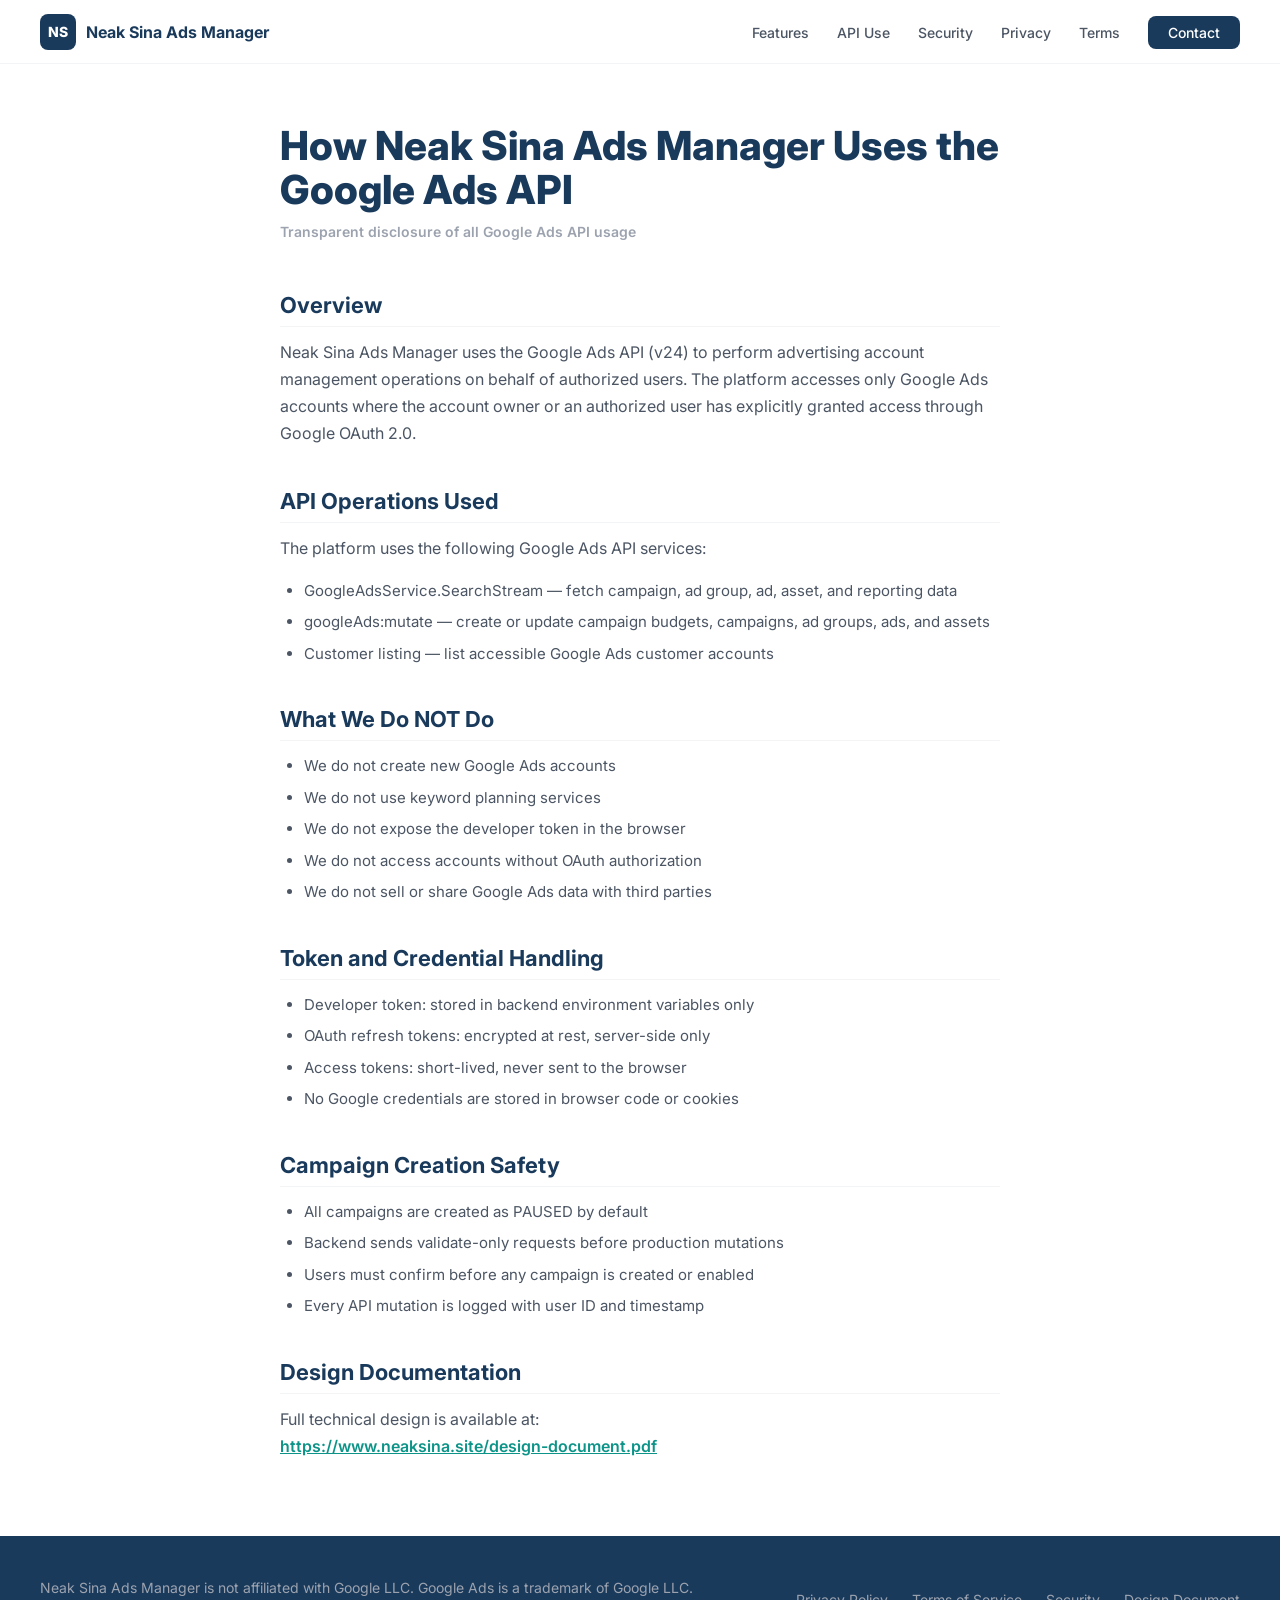
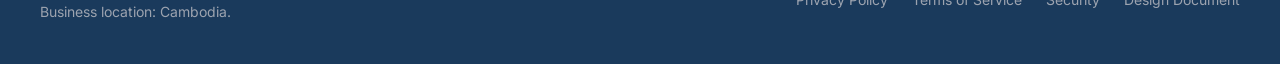
==== api-use.html @ b0fe6765 "Build Google Ads API compliance website" ====
<!doctype html>
<html lang="en">
<head>
  <meta charset="utf-8">
  <meta name="viewport" content="width=device-width, initial-scale=1">
  <title>API Use — Neak Sina Ads Manager</title>
  <link rel="canonical" href="https://www.neaksina.site/api-use.html">
  <link rel="stylesheet" href="css/style.css">
</head>
<body>
  <nav>
    <a class="logo" href="index.html"><span class="logo-badge">NS</span><span>Neak Sina Ads Manager</span></a>
    <button class="hamburger" id="hamburger" aria-label="Toggle navigation" aria-expanded="false"><span></span><span></span><span></span></button>
    <ul class="nav-links" id="nav-links">
      <li><a href="index.html#features">Features</a></li><li><a href="api-use.html">API Use</a></li><li><a href="security.html">Security</a></li><li><a href="privacy.html">Privacy</a></li><li><a href="terms.html">Terms</a></li><li><a class="btn-contact" href="index.html#contact">Contact</a></li>
    </ul>
  </nav>
  <main class="page-content">
    <h1>How Neak Sina Ads Manager Uses the Google Ads API</h1>
    <p class="date">Transparent disclosure of all Google Ads API usage</p>
    <h2>Overview</h2>
    <p>Neak Sina Ads Manager uses the Google Ads API (v24) to perform advertising account management operations on behalf of authorized users. The platform accesses only Google Ads accounts where the account owner or an authorized user has explicitly granted access through Google OAuth 2.0.</p>
    <h2>API Operations Used</h2>
    <p>The platform uses the following Google Ads API services:</p>
    <ul><li>GoogleAdsService.SearchStream — fetch campaign, ad group, ad, asset, and reporting data</li><li>googleAds:mutate — create or update campaign budgets, campaigns, ad groups, ads, and assets</li><li>Customer listing — list accessible Google Ads customer accounts</li></ul>
    <h2>What We Do NOT Do</h2>
    <ul><li>We do not create new Google Ads accounts</li><li>We do not use keyword planning services</li><li>We do not expose the developer token in the browser</li><li>We do not access accounts without OAuth authorization</li><li>We do not sell or share Google Ads data with third parties</li></ul>
    <h2>Token and Credential Handling</h2>
    <ul><li>Developer token: stored in backend environment variables only</li><li>OAuth refresh tokens: encrypted at rest, server-side only</li><li>Access tokens: short-lived, never sent to the browser</li><li>No Google credentials are stored in browser code or cookies</li></ul>
    <h2>Campaign Creation Safety</h2>
    <ul><li>All campaigns are created as PAUSED by default</li><li>Backend sends validate-only requests before production mutations</li><li>Users must confirm before any campaign is created or enabled</li><li>Every API mutation is logged with user ID and timestamp</li></ul>
    <h2>Design Documentation</h2>
    <p>Full technical design is available at:<br><a href="https://www.neaksina.site/design-document.pdf" target="_blank" rel="noopener">https://www.neaksina.site/design-document.pdf</a></p>
  </main>
  <footer>
    <p>Neak Sina Ads Manager is not affiliated with Google LLC. Google Ads is a trademark of Google LLC. Business location: Cambodia.</p>
    <div class="footer-links"><a href="/privacy.html">Privacy Policy</a><a href="/terms.html">Terms of Service</a><a href="/security.html">Security</a><a href="/design-document.pdf" target="_blank" rel="noopener">Design Document</a></div>
  </footer>
  <script src="js/main.js"></script>
</body>
</html>
---- css/style.css ----
@import url('https://fonts.googleapis.com/css2?family=Inter:wght@400;500;600;700;800&display=swap');

:root {
  --navy: #1A3A5C;
  --teal: #0D9488;
  --teal-light: #CCFBF1;
  --white: #FFFFFF;
  --gray-50: #F9FAFB;
  --gray-100: #F3F4F6;
  --gray-400: #9CA3AF;
  --gray-600: #4B5563;
  --gray-900: #111827;
  --font: 'Inter', sans-serif;
}

* { box-sizing: border-box; margin: 0; padding: 0; }
html { scroll-behavior: smooth; }
body { font-family: var(--font); color: var(--gray-900); background: var(--white); }
a { color: inherit; }

nav {
  position: sticky; top: 0; z-index: 100;
  background: var(--white); border-bottom: 1px solid var(--gray-100);
  padding: 0 40px; min-height: 64px;
  display: flex; align-items: center; justify-content: space-between; gap: 24px;
}
.logo { display: flex; align-items: center; gap: 10px; font-weight: 700; color: var(--navy); text-decoration: none; }
.logo-badge { background: var(--navy); color: var(--white); width: 36px; height: 36px; border-radius: 8px; display: flex; align-items: center; justify-content: center; font-weight: 800; font-size: 14px; }
.nav-links { display: flex; align-items: center; gap: 28px; list-style: none; }
.nav-links a { color: var(--gray-600); text-decoration: none; font-size: 14px; font-weight: 500; }
.nav-links a:hover { color: var(--navy); }
.btn-contact { background: var(--navy); color: var(--white) !important; padding: 8px 20px; border-radius: 8px; font-size: 14px; font-weight: 600; text-decoration: none; }
.btn-contact:hover { background: var(--teal); }
.hamburger { display: none; width: 42px; height: 42px; border: 1px solid var(--gray-100); border-radius: 8px; background: var(--white); align-items: center; justify-content: center; flex-direction: column; gap: 5px; cursor: pointer; }
.hamburger span { width: 20px; height: 2px; background: var(--navy); display: block; }

section { padding: 80px 40px; max-width: 1200px; margin: 0 auto; }
.section-band { max-width: none; background: var(--gray-50); }
.section-band > .api-grid { max-width: 1200px; margin: 0 auto; }
.badge { display: inline-block; color: var(--teal); font-size: 12px; font-weight: 700; letter-spacing: 1.5px; text-transform: uppercase; margin-bottom: 16px; }
h1 { font-size: 52px; font-weight: 800; color: var(--navy); line-height: 1.1; margin-bottom: 24px; letter-spacing: 0; }
h2 { font-size: 36px; font-weight: 700; color: var(--navy); margin-bottom: 16px; letter-spacing: 0; }
h3 { font-size: 22px; font-weight: 600; color: var(--navy); margin-bottom: 12px; letter-spacing: 0; }
p { font-size: 16px; line-height: 1.7; color: var(--gray-600); margin-bottom: 16px; }

.hero { display: grid; grid-template-columns: 1fr 1fr; gap: 60px; align-items: center; padding: 100px 40px; max-width: 1200px; margin: 0 auto; }
.hero-buttons { display: flex; gap: 16px; margin-top: 32px; flex-wrap: wrap; }
.btn-primary { background: var(--teal); color: var(--white); padding: 12px 24px; border-radius: 8px; font-weight: 600; text-decoration: none; }
.btn-secondary { background: transparent; color: var(--navy); padding: 12px 24px; border-radius: 8px; font-weight: 600; text-decoration: none; border: 2px solid var(--navy); }

.dashboard-card { background: var(--navy); color: var(--white); border-radius: 16px; padding: 24px; box-shadow: 0 24px 70px rgba(26, 58, 92, .22); }
.dashboard-header { display: flex; align-items: center; gap: 8px; padding-bottom: 18px; border-bottom: 1px solid rgba(255,255,255,.16); }
.dashboard-header span { width: 10px; height: 10px; border-radius: 50%; background: rgba(255,255,255,.35); }
.dashboard-header strong { margin-left: auto; font-size: 14px; }
.metric-grid { display: grid; grid-template-columns: repeat(3, 1fr); gap: 12px; margin-top: 20px; }
.metric-grid div { background: rgba(255,255,255,.08); border: 1px solid rgba(255,255,255,.12); border-radius: 12px; padding: 16px; }
.metric-grid small, .metric-grid b, .metric-grid em { display: block; }
.metric-grid small { color: var(--gray-400); }
.metric-grid b { font-size: 24px; margin: 4px 0; }
.metric-grid em { color: var(--teal-light); font-style: normal; font-size: 13px; font-weight: 700; }
.bar-chart { height: 180px; margin: 22px 0; padding: 22px; border-radius: 12px; background: rgba(255,255,255,.06); display: flex; gap: 12px; align-items: end; }
.bar-chart i { flex: 1; min-width: 16px; border-radius: 6px 6px 0 0; background: linear-gradient(180deg, var(--teal), var(--teal-light)); }
.campaign-list { display: grid; gap: 10px; }
.campaign-list div { display: grid; grid-template-columns: 14px 1fr auto; align-items: center; gap: 10px; padding: 12px; border-radius: 10px; background: rgba(255,255,255,.08); }
.campaign-list p { color: var(--white); margin: 0; }
.campaign-list strong { color: var(--gray-400); font-size: 13px; }
.dot { width: 10px; height: 10px; border-radius: 50%; }
.dot.enabled { background: var(--teal-light); }
.dot.paused { background: #FBBF24; }

.cards-grid { display: grid; grid-template-columns: repeat(4, 1fr); gap: 24px; margin-top: 40px; }
.card { background: var(--white); border: 1px solid var(--gray-100); border-radius: 12px; padding: 28px; }
.card h3 { font-size: 16px; font-weight: 600; margin-bottom: 10px; }
.card p { font-size: 14px; color: var(--gray-600); line-height: 1.6; margin: 0; }

.api-grid { display: grid; grid-template-columns: 1fr 1fr; gap: 60px; }
.numbered-item { display: flex; gap: 20px; padding: 20px 0; border-bottom: 1px solid var(--gray-100); }
.numbered-item p { margin: 0; }
.num { font-size: 24px; font-weight: 800; color: var(--teal); min-width: 40px; }

.steps-row { display: grid; grid-template-columns: repeat(5, 1fr); gap: 16px; margin-top: 40px; }
.step-card { background: var(--white); border: 1px solid var(--gray-100); border-radius: 12px; padding: 24px; border-top: 3px solid var(--teal); }
.step-card h4 { font-size: 14px; font-weight: 700; color: var(--navy); margin-bottom: 8px; }
.step-card p { font-size: 13px; color: var(--gray-600); line-height: 1.5; margin: 0; }

.contact-grid { display: grid; grid-template-columns: 1fr 1fr; gap: 60px; align-items: start; }
.contact-card { background: var(--navy); color: var(--white); border-radius: 16px; padding: 36px; display: grid; gap: 12px; font-style: normal; }
.contact-card a { color: var(--teal-light); }
.contact-card span, .contact-card strong { color: var(--white); }

footer { background: var(--navy); color: var(--gray-400); padding: 40px; display: flex; justify-content: space-between; align-items: center; flex-wrap: wrap; gap: 20px; }
footer p { color: var(--gray-400); margin: 0; max-width: 680px; font-size: 14px; }
.footer-links { display: flex; gap: 24px; flex-wrap: wrap; }
.footer-links a { color: var(--gray-400); text-decoration: none; font-size: 14px; }
.footer-links a:hover { color: var(--white); }

.page-content { max-width: 800px; margin: 0 auto; padding: 60px 40px; }
.page-content h1 { font-size: 40px; margin-bottom: 8px; }
.page-content .date { color: var(--gray-400); font-size: 14px; margin-bottom: 48px; font-weight: 600; }
.page-content h2 { font-size: 22px; color: var(--navy); margin: 40px 0 12px; padding-bottom: 8px; border-bottom: 1px solid var(--gray-100); }
.page-content p { margin-bottom: 16px; }
.page-content ul { margin: 12px 0 16px 24px; }
.page-content li { font-size: 15px; color: var(--gray-600); line-height: 1.7; margin-bottom: 6px; }
.page-content a { color: var(--teal); font-weight: 600; }

@media (max-width: 900px) {
  .hero { grid-template-columns: 1fr; }
  .hero-visual { display: none; }
  .cards-grid { grid-template-columns: 1fr 1fr; }
  .api-grid { grid-template-columns: 1fr; }
  .steps-row { grid-template-columns: repeat(5, minmax(210px, 1fr)); overflow-x: auto; padding-bottom: 8px; }
  .contact-grid { grid-template-columns: 1fr; }
}

@media (max-width: 768px) {
  nav { padding: 0 20px; }
  .hamburger { display: flex; }
  .nav-links { display: none; }
  .nav-links.open { display: flex; flex-direction: column; align-items: flex-start; position: absolute; top: 64px; left: 0; right: 0; background: var(--white); padding: 20px; border-bottom: 1px solid var(--gray-100); box-shadow: 0 18px 40px rgba(17,24,39,.08); }
  h1 { font-size: 36px; }
  h2 { font-size: 28px; }
  section { padding: 60px 20px; }
  .hero { padding: 70px 20px; }
  .cards-grid { grid-template-columns: 1fr; }
  footer { flex-direction: column; text-align: center; }
  .footer-links { justify-content: center; }
  .logo span:last-child { max-width: 190px; }
}
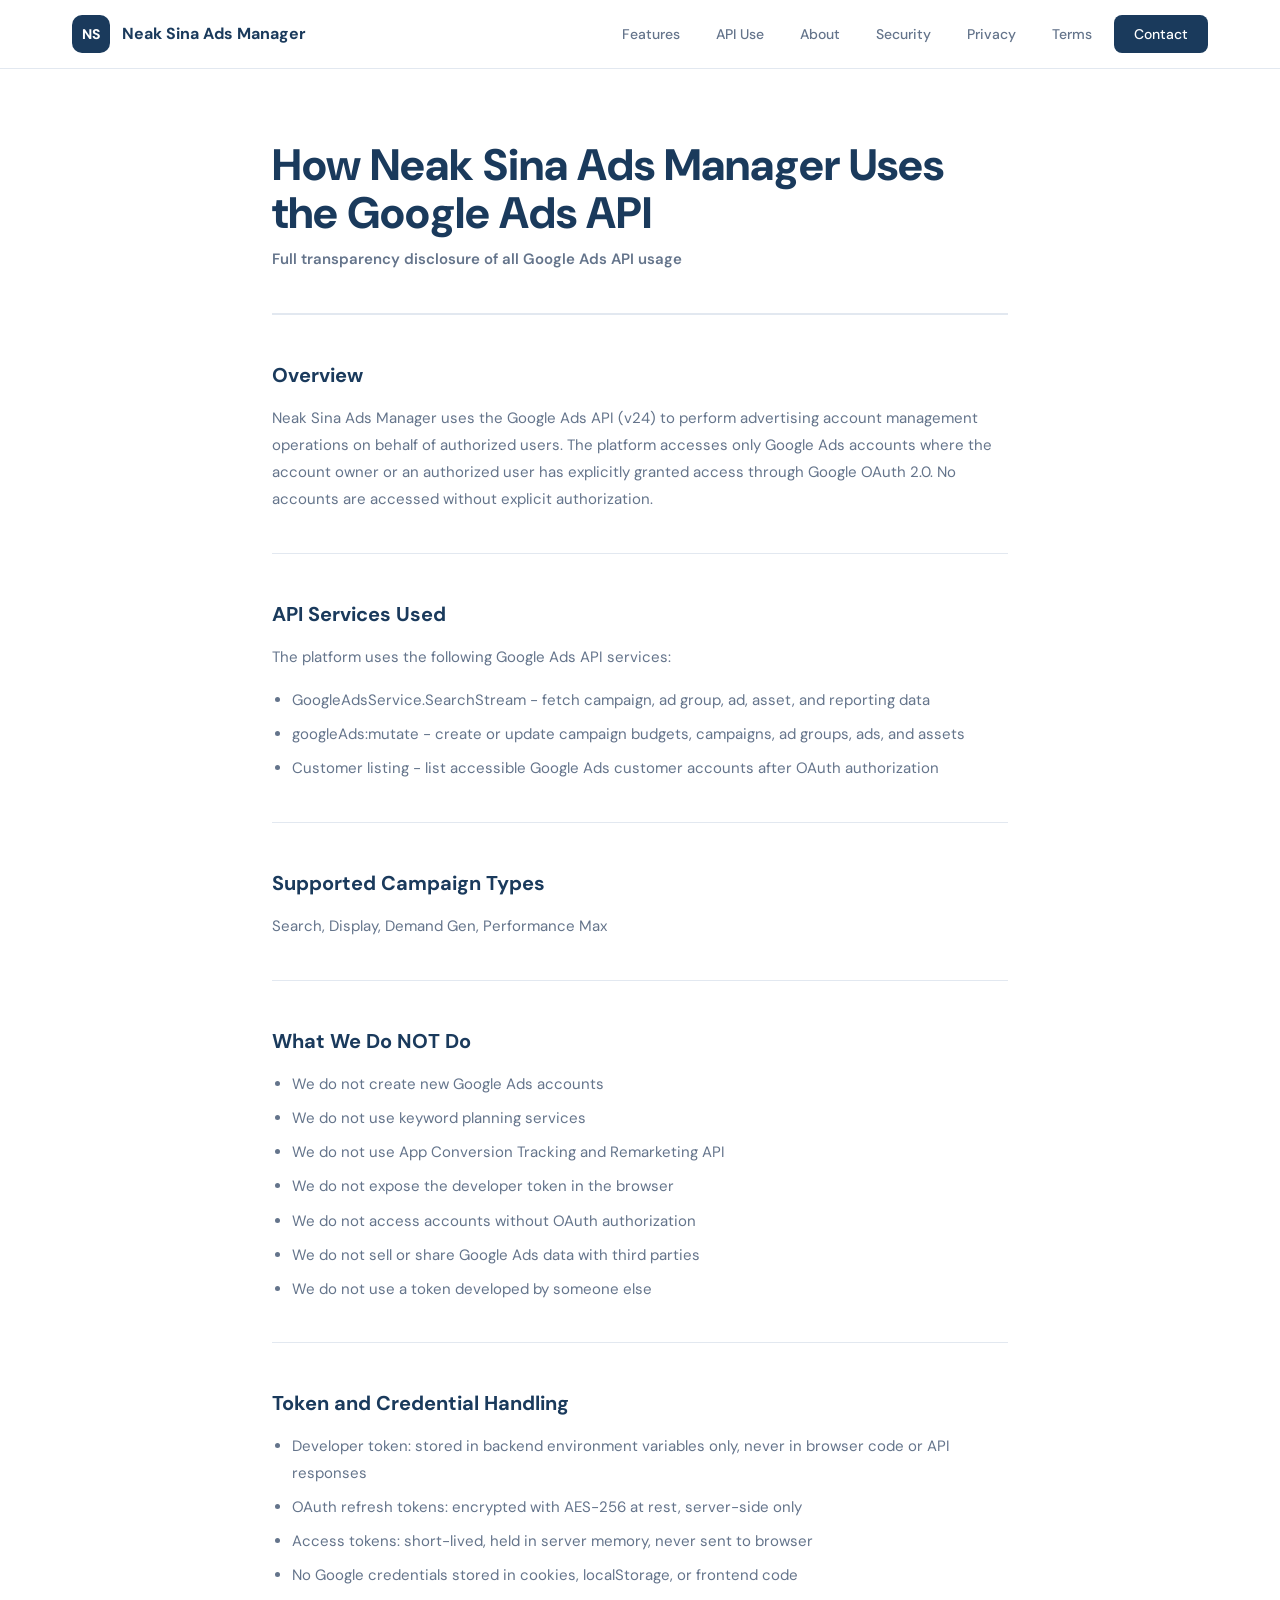
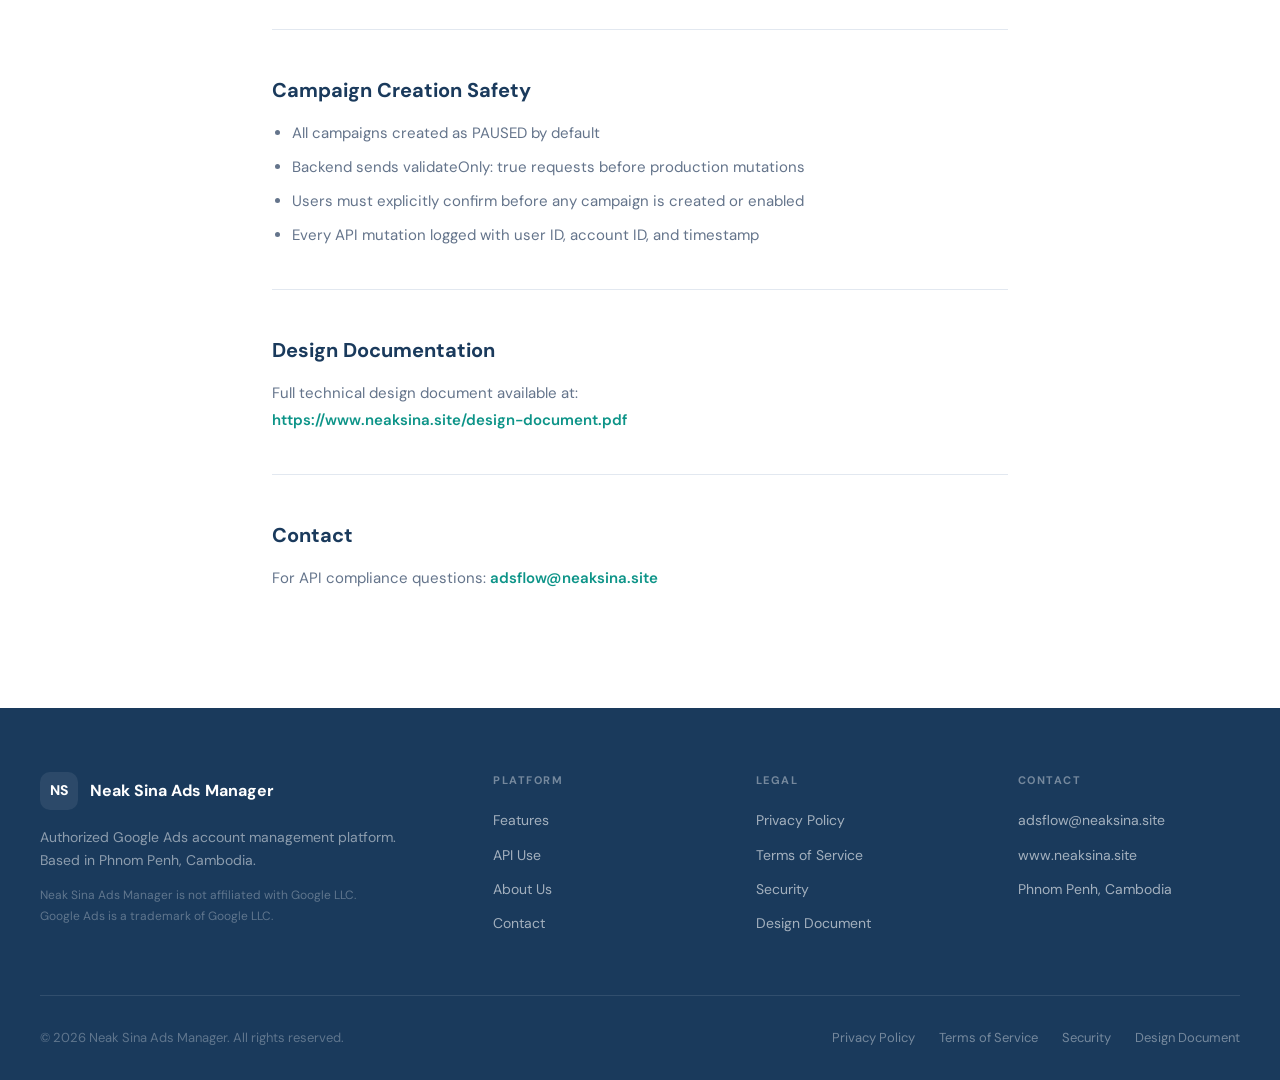
==== commit 94ac7f12: "Apply v3 Google Ads review fixes" ====
--- a/api-use.html
+++ b/api-use.html
@@ -3,39 +3,55 @@
 <head>
   <meta charset="utf-8">
   <meta name="viewport" content="width=device-width, initial-scale=1">
-  <title>API Use — Neak Sina Ads Manager</title>
+  <title>API Use - Neak Sina Ads Manager</title>
   <link rel="canonical" href="https://www.neaksina.site/api-use.html">
-  <link rel="stylesheet" href="css/style.css">
+  <link rel="stylesheet" href="/css/style.css">
 </head>
 <body>
   <nav>
-    <a class="logo" href="index.html"><span class="logo-badge">NS</span><span>Neak Sina Ads Manager</span></a>
-    <button class="hamburger" id="hamburger" aria-label="Toggle navigation" aria-expanded="false"><span></span><span></span><span></span></button>
-    <ul class="nav-links" id="nav-links">
-      <li><a href="index.html#features">Features</a></li><li><a href="api-use.html">API Use</a></li><li><a href="security.html">Security</a></li><li><a href="privacy.html">Privacy</a></li><li><a href="terms.html">Terms</a></li><li><a class="btn-contact" href="index.html#contact">Contact</a></li>
-    </ul>
+    <div class="nav-inner">
+      <a href="/index.html" class="logo"><div class="logo-badge">NS</div><span>Neak Sina Ads Manager</span></a>
+      <button class="hamburger" id="hamburger" aria-label="Menu">&#9776;</button>
+      <ul class="nav-links" id="nav-links">
+        <li><a href="/index.html#features">Features</a></li><li><a href="/api-use.html">API Use</a></li><li><a href="/index.html#about">About</a></li><li><a href="/security.html">Security</a></li><li><a href="/privacy.html">Privacy</a></li><li><a href="/terms.html">Terms</a></li><li><a href="/index.html#contact" class="btn-nav">Contact</a></li>
+      </ul>
+    </div>
   </nav>
-  <main class="page-content">
+  <main class="page-wrap">
     <h1>How Neak Sina Ads Manager Uses the Google Ads API</h1>
-    <p class="date">Transparent disclosure of all Google Ads API usage</p>
+    <p class="page-date">Full transparency disclosure of all Google Ads API usage</p>
     <h2>Overview</h2>
-    <p>Neak Sina Ads Manager uses the Google Ads API (v24) to perform advertising account management operations on behalf of authorized users. The platform accesses only Google Ads accounts where the account owner or an authorized user has explicitly granted access through Google OAuth 2.0.</p>
-    <h2>API Operations Used</h2>
+    <p>Neak Sina Ads Manager uses the Google Ads API (v24) to perform advertising account management operations on behalf of authorized users. The platform accesses only Google Ads accounts where the account owner or an authorized user has explicitly granted access through Google OAuth 2.0. No accounts are accessed without explicit authorization.</p>
+    <hr class="page-divider">
+    <h2>API Services Used</h2>
     <p>The platform uses the following Google Ads API services:</p>
-    <ul><li>GoogleAdsService.SearchStream — fetch campaign, ad group, ad, asset, and reporting data</li><li>googleAds:mutate — create or update campaign budgets, campaigns, ad groups, ads, and assets</li><li>Customer listing — list accessible Google Ads customer accounts</li></ul>
+    <ul><li>GoogleAdsService.SearchStream - fetch campaign, ad group, ad, asset, and reporting data</li><li>googleAds:mutate - create or update campaign budgets, campaigns, ad groups, ads, and assets</li><li>Customer listing - list accessible Google Ads customer accounts after OAuth authorization</li></ul>
+    <hr class="page-divider">
+    <h2>Supported Campaign Types</h2>
+    <p>Search, Display, Demand Gen, Performance Max</p>
+    <hr class="page-divider">
     <h2>What We Do NOT Do</h2>
-    <ul><li>We do not create new Google Ads accounts</li><li>We do not use keyword planning services</li><li>We do not expose the developer token in the browser</li><li>We do not access accounts without OAuth authorization</li><li>We do not sell or share Google Ads data with third parties</li></ul>
+    <ul><li>We do not create new Google Ads accounts</li><li>We do not use keyword planning services</li><li>We do not use App Conversion Tracking and Remarketing API</li><li>We do not expose the developer token in the browser</li><li>We do not access accounts without OAuth authorization</li><li>We do not sell or share Google Ads data with third parties</li><li>We do not use a token developed by someone else</li></ul>
+    <hr class="page-divider">
     <h2>Token and Credential Handling</h2>
-    <ul><li>Developer token: stored in backend environment variables only</li><li>OAuth refresh tokens: encrypted at rest, server-side only</li><li>Access tokens: short-lived, never sent to the browser</li><li>No Google credentials are stored in browser code or cookies</li></ul>
+    <ul><li>Developer token: stored in backend environment variables only, never in browser code or API responses</li><li>OAuth refresh tokens: encrypted with AES-256 at rest, server-side only</li><li>Access tokens: short-lived, held in server memory, never sent to browser</li><li>No Google credentials stored in cookies, localStorage, or frontend code</li></ul>
+    <hr class="page-divider">
     <h2>Campaign Creation Safety</h2>
-    <ul><li>All campaigns are created as PAUSED by default</li><li>Backend sends validate-only requests before production mutations</li><li>Users must confirm before any campaign is created or enabled</li><li>Every API mutation is logged with user ID and timestamp</li></ul>
+    <ul><li>All campaigns created as PAUSED by default</li><li>Backend sends validateOnly: true requests before production mutations</li><li>Users must explicitly confirm before any campaign is created or enabled</li><li>Every API mutation logged with user ID, account ID, and timestamp</li></ul>
+    <hr class="page-divider">
     <h2>Design Documentation</h2>
-    <p>Full technical design is available at:<br><a href="https://www.neaksina.site/design-document.pdf" target="_blank" rel="noopener">https://www.neaksina.site/design-document.pdf</a></p>
+    <p>Full technical design document available at:<br><a href="https://www.neaksina.site/design-document.pdf" target="_blank" rel="noopener">https://www.neaksina.site/design-document.pdf</a></p>
+    <hr class="page-divider">
+    <h2>Contact</h2>
+    <p>For API compliance questions: <a href="mailto:adsflow@neaksina.site">adsflow@neaksina.site</a></p>
   </main>
   <footer>
-    <p>Neak Sina Ads Manager is not affiliated with Google LLC. Google Ads is a trademark of Google LLC. Business location: Cambodia.</p>
-    <div class="footer-links"><a href="/privacy.html">Privacy Policy</a><a href="/terms.html">Terms of Service</a><a href="/security.html">Security</a><a href="/design-document.pdf" target="_blank" rel="noopener">Design Document</a></div>
+    <div class="footer-inner">
+      <div class="footer-left"><div class="logo"><div class="logo-badge">NS</div><span>Neak Sina Ads Manager</span></div><p>Authorized Google Ads account management platform.<br>Based in Phnom Penh, Cambodia.</p><p class="disclaimer">Neak Sina Ads Manager is not affiliated with Google LLC.<br>Google Ads is a trademark of Google LLC.</p></div>
+      <div class="footer-links"><div class="link-col"><h4>Platform</h4><a href="/index.html#features">Features</a><a href="/api-use.html">API Use</a><a href="/index.html#about">About Us</a><a href="/index.html#contact">Contact</a></div><div class="link-col"><h4>Legal</h4><a href="/privacy.html">Privacy Policy</a><a href="/terms.html">Terms of Service</a><a href="/security.html">Security</a><a href="/design-document.pdf" target="_blank" rel="noopener">Design Document</a></div><div class="link-col"><h4>Contact</h4><a href="mailto:adsflow@neaksina.site">adsflow@neaksina.site</a><a href="https://www.neaksina.site">www.neaksina.site</a><span>Phnom Penh, Cambodia</span></div></div>
+    </div>
+    <div class="footer-bottom"><span>&copy; 2026 Neak Sina Ads Manager. All rights reserved.</span><div><a href="/privacy.html">Privacy Policy</a><a href="/terms.html">Terms of Service</a><a href="/security.html">Security</a><a href="/design-document.pdf" target="_blank" rel="noopener">Design Document</a></div></div>
   </footer>
-  <script src="js/main.js"></script>
+  <script src="/js/main.js"></script>
 </body>
 </html>
--- a/css/style.css
+++ b/css/style.css
@@ -1,128 +1,172 @@
-@import url('https://fonts.googleapis.com/css2?family=Inter:wght@400;500;600;700;800&display=swap');
+@import url('https://fonts.googleapis.com/css2?family=DM+Sans:wght@300;400;500;600;700;800&display=swap');
 
 :root {
   --navy: #1A3A5C;
   --teal: #0D9488;
+  --teal-bg: #F0FDFA;
   --teal-light: #CCFBF1;
   --white: #FFFFFF;
-  --gray-50: #F9FAFB;
-  --gray-100: #F3F4F6;
-  --gray-400: #9CA3AF;
-  --gray-600: #4B5563;
-  --gray-900: #111827;
-  --font: 'Inter', sans-serif;
+  --surface: #F8FAFC;
+  --text: #0F172A;
+  --muted: #64748B;
+  --border: #E2E8F0;
+  --font: 'DM Sans', sans-serif;
 }
 
 * { box-sizing: border-box; margin: 0; padding: 0; }
 html { scroll-behavior: smooth; }
-body { font-family: var(--font); color: var(--gray-900); background: var(--white); }
-a { color: inherit; }
+body { font-family: var(--font); color: var(--text); background: var(--white); line-height: 1.6; }
+a { color: inherit; text-decoration: none; }
 
-nav {
-  position: sticky; top: 0; z-index: 100;
-  background: var(--white); border-bottom: 1px solid var(--gray-100);
-  padding: 0 40px; min-height: 64px;
-  display: flex; align-items: center; justify-content: space-between; gap: 24px;
-}
-.logo { display: flex; align-items: center; gap: 10px; font-weight: 700; color: var(--navy); text-decoration: none; }
-.logo-badge { background: var(--navy); color: var(--white); width: 36px; height: 36px; border-radius: 8px; display: flex; align-items: center; justify-content: center; font-weight: 800; font-size: 14px; }
-.nav-links { display: flex; align-items: center; gap: 28px; list-style: none; }
-.nav-links a { color: var(--gray-600); text-decoration: none; font-size: 14px; font-weight: 500; }
-.nav-links a:hover { color: var(--navy); }
-.btn-contact { background: var(--navy); color: var(--white) !important; padding: 8px 20px; border-radius: 8px; font-size: 14px; font-weight: 600; text-decoration: none; }
-.btn-contact:hover { background: var(--teal); }
-.hamburger { display: none; width: 42px; height: 42px; border: 1px solid var(--gray-100); border-radius: 8px; background: var(--white); align-items: center; justify-content: center; flex-direction: column; gap: 5px; cursor: pointer; }
-.hamburger span { width: 20px; height: 2px; background: var(--navy); display: block; }
+nav { position: sticky; top: 0; z-index: 100; background: rgba(255,255,255,0.95); backdrop-filter: blur(8px); border-bottom: 1px solid var(--border); }
+.nav-inner { max-width: 1200px; margin: 0 auto; padding: 0 32px; min-height: 68px; display: flex; align-items: center; justify-content: space-between; gap: 24px; }
+.logo { display: flex; align-items: center; gap: 12px; font-weight: 700; font-size: 16px; color: var(--navy); }
+.logo-badge { background: var(--navy); color: var(--white); width: 38px; height: 38px; border-radius: 10px; display: flex; align-items: center; justify-content: center; font-size: 14px; font-weight: 800; letter-spacing: 0; flex: 0 0 auto; }
+.nav-links { display: flex; align-items: center; gap: 8px; list-style: none; }
+.nav-links li a { display: inline-flex; padding: 8px 14px; border-radius: 8px; font-size: 14px; font-weight: 500; color: var(--muted); transition: all 0.2s; white-space: nowrap; }
+.nav-links li a:hover { background: var(--surface); color: var(--navy); }
+.btn-nav { background: var(--navy) !important; color: var(--white) !important; padding: 8px 20px !important; border-radius: 8px; }
+.btn-nav:hover { background: var(--teal) !important; }
+.hamburger { display: none; background: none; border: 1px solid var(--border); border-radius: 8px; font-size: 22px; cursor: pointer; color: var(--navy); width: 42px; height: 42px; align-items: center; justify-content: center; }
 
-section { padding: 80px 40px; max-width: 1200px; margin: 0 auto; }
-.section-band { max-width: none; background: var(--gray-50); }
-.section-band > .api-grid { max-width: 1200px; margin: 0 auto; }
-.badge { display: inline-block; color: var(--teal); font-size: 12px; font-weight: 700; letter-spacing: 1.5px; text-transform: uppercase; margin-bottom: 16px; }
-h1 { font-size: 52px; font-weight: 800; color: var(--navy); line-height: 1.1; margin-bottom: 24px; letter-spacing: 0; }
-h2 { font-size: 36px; font-weight: 700; color: var(--navy); margin-bottom: 16px; letter-spacing: 0; }
-h3 { font-size: 22px; font-weight: 600; color: var(--navy); margin-bottom: 12px; letter-spacing: 0; }
-p { font-size: 16px; line-height: 1.7; color: var(--gray-600); margin-bottom: 16px; }
+.hero { max-width: 1200px; margin: 0 auto; padding: 100px 32px 80px; display: grid; grid-template-columns: 1fr 480px; gap: 80px; align-items: center; }
+.hero-badge { display: inline-block; background: var(--teal-bg); color: var(--teal); font-size: 11px; font-weight: 700; letter-spacing: 2px; text-transform: uppercase; padding: 6px 14px; border-radius: 6px; margin-bottom: 24px; }
+.hero h1 { font-size: 54px; font-weight: 800; line-height: 1.08; color: var(--navy); margin-bottom: 24px; letter-spacing: 0; }
+.hero p { font-size: 17px; color: var(--muted); line-height: 1.75; margin-bottom: 16px; }
+.hero-buttons { display: flex; gap: 14px; flex-wrap: wrap; margin-top: 36px; }
+.btn-primary { background: var(--teal); color: var(--white); padding: 14px 28px; border-radius: 10px; font-weight: 600; font-size: 15px; transition: all 0.2s; }
+.btn-primary:hover { background: #0b7a70; transform: translateY(-1px); }
+.btn-outline { background: transparent; color: var(--navy); padding: 14px 28px; border-radius: 10px; font-weight: 600; font-size: 15px; border: 2px solid var(--border); transition: all 0.2s; }
+.btn-outline:hover { border-color: var(--navy); transform: translateY(-1px); }
 
-.hero { display: grid; grid-template-columns: 1fr 1fr; gap: 60px; align-items: center; padding: 100px 40px; max-width: 1200px; margin: 0 auto; }
-.hero-buttons { display: flex; gap: 16px; margin-top: 32px; flex-wrap: wrap; }
-.btn-primary { background: var(--teal); color: var(--white); padding: 12px 24px; border-radius: 8px; font-weight: 600; text-decoration: none; }
-.btn-secondary { background: transparent; color: var(--navy); padding: 12px 24px; border-radius: 8px; font-weight: 600; text-decoration: none; border: 2px solid var(--navy); }
+.dashboard-card { background: var(--navy); border-radius: 20px; padding: 28px; box-shadow: 0 32px 64px rgba(26,58,92,0.25); }
+.dash-header { display: flex; justify-content: space-between; align-items: center; margin-bottom: 20px; }
+.dash-title { color: var(--white); font-size: 14px; font-weight: 600; }
+.dash-dots { display: flex; gap: 6px; }
+.dash-dots span { width: 10px; height: 10px; border-radius: 50%; background: rgba(255,255,255,0.2); }
+.metrics-row { display: grid; grid-template-columns: repeat(3,1fr); gap: 12px; margin-bottom: 20px; }
+.metric { background: rgba(255,255,255,0.08); border-radius: 12px; padding: 16px; min-width: 0; }
+.metric-label { color: rgba(255,255,255,0.5); font-size: 11px; font-weight: 600; text-transform: uppercase; margin-bottom: 6px; }
+.metric-value { color: var(--white); font-size: 22px; font-weight: 800; }
+.metric-delta { color: #34d399; font-size: 12px; font-weight: 500; }
+.chart { display: flex; align-items: flex-end; gap: 6px; height: 80px; margin-bottom: 20px; padding: 0 4px; }
+.bar { flex: 1; background: var(--teal); border-radius: 4px 4px 0 0; opacity: 0.8; transition: opacity 0.2s; }
+.bar:hover { opacity: 1; }
+.campaign-list { display: flex; flex-direction: column; gap: 8px; }
+.campaign-row { background: rgba(255,255,255,0.06); border-radius: 10px; padding: 12px 16px; display: flex; justify-content: space-between; align-items: center; gap: 12px; }
+.campaign-name { color: rgba(255,255,255,0.85); font-size: 13px; font-weight: 500; display: flex; align-items: center; gap: 8px; min-width: 0; }
+.dot { width: 8px; height: 8px; border-radius: 50%; flex: 0 0 auto; }
+.dot.green { background: #34d399; }
+.dot.amber { background: #fbbf24; }
+.status-tag { font-size: 11px; font-weight: 600; padding: 3px 10px; border-radius: 20px; flex: 0 0 auto; }
+.status-tag.enabled { background: rgba(52,211,153,0.15); color: #34d399; }
+.status-tag.paused { background: rgba(251,191,36,0.15); color: #fbbf24; }
 
-.dashboard-card { background: var(--navy); color: var(--white); border-radius: 16px; padding: 24px; box-shadow: 0 24px 70px rgba(26, 58, 92, .22); }
-.dashboard-header { display: flex; align-items: center; gap: 8px; padding-bottom: 18px; border-bottom: 1px solid rgba(255,255,255,.16); }
-.dashboard-header span { width: 10px; height: 10px; border-radius: 50%; background: rgba(255,255,255,.35); }
-.dashboard-header strong { margin-left: auto; font-size: 14px; }
-.metric-grid { display: grid; grid-template-columns: repeat(3, 1fr); gap: 12px; margin-top: 20px; }
-.metric-grid div { background: rgba(255,255,255,.08); border: 1px solid rgba(255,255,255,.12); border-radius: 12px; padding: 16px; }
-.metric-grid small, .metric-grid b, .metric-grid em { display: block; }
-.metric-grid small { color: var(--gray-400); }
-.metric-grid b { font-size: 24px; margin: 4px 0; }
-.metric-grid em { color: var(--teal-light); font-style: normal; font-size: 13px; font-weight: 700; }
-.bar-chart { height: 180px; margin: 22px 0; padding: 22px; border-radius: 12px; background: rgba(255,255,255,.06); display: flex; gap: 12px; align-items: end; }
-.bar-chart i { flex: 1; min-width: 16px; border-radius: 6px 6px 0 0; background: linear-gradient(180deg, var(--teal), var(--teal-light)); }
-.campaign-list { display: grid; gap: 10px; }
-.campaign-list div { display: grid; grid-template-columns: 14px 1fr auto; align-items: center; gap: 10px; padding: 12px; border-radius: 10px; background: rgba(255,255,255,.08); }
-.campaign-list p { color: var(--white); margin: 0; }
-.campaign-list strong { color: var(--gray-400); font-size: 13px; }
-.dot { width: 10px; height: 10px; border-radius: 50%; }
-.dot.enabled { background: var(--teal-light); }
-.dot.paused { background: #FBBF24; }
+.section { padding: 100px 32px; }
+.section-inner { max-width: 1200px; margin: 0 auto; }
+.section-badge { display: inline-block; color: var(--teal); font-size: 11px; font-weight: 700; letter-spacing: 2px; text-transform: uppercase; margin-bottom: 16px; }
+.section h2 { font-size: 42px; font-weight: 800; color: var(--navy); margin-bottom: 16px; letter-spacing: 0; }
+.section-sub { font-size: 17px; color: var(--muted); max-width: 600px; line-height: 1.7; margin-bottom: 56px; }
+.section-alt { background: var(--surface); }
 
-.cards-grid { display: grid; grid-template-columns: repeat(4, 1fr); gap: 24px; margin-top: 40px; }
-.card { background: var(--white); border: 1px solid var(--gray-100); border-radius: 12px; padding: 28px; }
-.card h3 { font-size: 16px; font-weight: 600; margin-bottom: 10px; }
-.card p { font-size: 14px; color: var(--gray-600); line-height: 1.6; margin: 0; }
+.cards-grid { display: grid; grid-template-columns: repeat(4,1fr); gap: 24px; }
+.feat-card { background: var(--white); border: 1px solid var(--border); border-radius: 16px; padding: 32px; transition: all 0.2s; }
+.feat-card:hover { border-color: var(--teal); box-shadow: 0 8px 32px rgba(13,148,136,0.1); transform: translateY(-2px); }
+.feat-icon { width: 48px; height: 48px; background: var(--teal-bg); border-radius: 12px; display: flex; align-items: center; justify-content: center; margin-bottom: 20px; font-size: 22px; color: var(--teal); }
+.feat-card h3 { font-size: 17px; font-weight: 700; color: var(--navy); margin-bottom: 10px; }
+.feat-card p { font-size: 14px; color: var(--muted); line-height: 1.65; }
 
-.api-grid { display: grid; grid-template-columns: 1fr 1fr; gap: 60px; }
-.numbered-item { display: flex; gap: 20px; padding: 20px 0; border-bottom: 1px solid var(--gray-100); }
-.numbered-item p { margin: 0; }
-.num { font-size: 24px; font-weight: 800; color: var(--teal); min-width: 40px; }
+.api-grid { display: grid; grid-template-columns: 1fr 1fr; gap: 80px; align-items: start; }
+.api-text p { font-size: 16px; color: var(--muted); line-height: 1.8; }
+.numbered-list { display: flex; flex-direction: column; gap: 0; }
+.num-item { display: flex; gap: 24px; padding: 24px 0; border-bottom: 1px solid var(--border); align-items: flex-start; }
+.num-item:first-child { border-top: 1px solid var(--border); }
+.num-label { font-size: 28px; font-weight: 800; color: var(--teal); min-width: 48px; line-height: 1; }
+.num-item p { font-size: 15px; color: var(--muted); line-height: 1.65; padding-top: 4px; }
 
-.steps-row { display: grid; grid-template-columns: repeat(5, 1fr); gap: 16px; margin-top: 40px; }
-.step-card { background: var(--white); border: 1px solid var(--gray-100); border-radius: 12px; padding: 24px; border-top: 3px solid var(--teal); }
+.steps-grid { display: grid; grid-template-columns: repeat(5,1fr); gap: 16px; }
+.step-card { background: var(--white); border: 1px solid var(--border); border-radius: 14px; padding: 24px 20px; border-top: 3px solid var(--teal); }
+.step-num { font-size: 11px; font-weight: 700; color: var(--teal); letter-spacing: 1px; text-transform: uppercase; margin-bottom: 10px; }
 .step-card h4 { font-size: 14px; font-weight: 700; color: var(--navy); margin-bottom: 8px; }
-.step-card p { font-size: 13px; color: var(--gray-600); line-height: 1.5; margin: 0; }
+.step-card p { font-size: 13px; color: var(--muted); line-height: 1.55; }
 
-.contact-grid { display: grid; grid-template-columns: 1fr 1fr; gap: 60px; align-items: start; }
-.contact-card { background: var(--navy); color: var(--white); border-radius: 16px; padding: 36px; display: grid; gap: 12px; font-style: normal; }
-.contact-card a { color: var(--teal-light); }
-.contact-card span, .contact-card strong { color: var(--white); }
+.about-grid { display: grid; grid-template-columns: 1fr 380px; gap: 80px; align-items: start; }
+.about-text p { font-size: 16px; color: var(--muted); line-height: 1.8; margin-bottom: 20px; }
+.about-card { background: var(--navy); border-radius: 20px; padding: 32px; }
+.about-card h4 { color: var(--teal-light); font-size: 12px; font-weight: 700; letter-spacing: 1.5px; text-transform: uppercase; margin-bottom: 24px; }
+.info-row { display: flex; gap: 16px; padding: 12px 0; border-bottom: 1px solid rgba(255,255,255,0.08); }
+.info-row:last-child { border-bottom: none; }
+.info-label { color: rgba(255,255,255,0.4); font-size: 12px; font-weight: 600; min-width: 90px; }
+.info-value { color: rgba(255,255,255,0.85); font-size: 13px; overflow-wrap: anywhere; }
+.info-value a { color: var(--teal-light); }
 
-footer { background: var(--navy); color: var(--gray-400); padding: 40px; display: flex; justify-content: space-between; align-items: center; flex-wrap: wrap; gap: 20px; }
-footer p { color: var(--gray-400); margin: 0; max-width: 680px; font-size: 14px; }
-.footer-links { display: flex; gap: 24px; flex-wrap: wrap; }
-.footer-links a { color: var(--gray-400); text-decoration: none; font-size: 14px; }
-.footer-links a:hover { color: var(--white); }
+.contact-grid { display: grid; grid-template-columns: 1fr 380px; gap: 80px; align-items: start; }
+.contact-text p { font-size: 16px; color: var(--muted); line-height: 1.8; }
+.contact-card { background: var(--navy); border-radius: 20px; padding: 32px; }
+.contact-card h3 { color: var(--white); font-size: 18px; font-weight: 700; margin-bottom: 24px; }
+.contact-item { display: flex; align-items: center; gap: 14px; padding: 12px 0; border-bottom: 1px solid rgba(255,255,255,0.08); }
+.contact-item:last-child { border-bottom: none; }
+.contact-icon { width: 36px; height: 36px; background: rgba(255,255,255,0.08); border-radius: 8px; display: flex; align-items: center; justify-content: center; font-size: 16px; flex-shrink: 0; color: var(--white); }
+.contact-item a, .contact-item span { color: rgba(255,255,255,0.75); font-size: 14px; overflow-wrap: anywhere; }
+.contact-item a { color: var(--teal-light); }
 
-.page-content { max-width: 800px; margin: 0 auto; padding: 60px 40px; }
-.page-content h1 { font-size: 40px; margin-bottom: 8px; }
-.page-content .date { color: var(--gray-400); font-size: 14px; margin-bottom: 48px; font-weight: 600; }
-.page-content h2 { font-size: 22px; color: var(--navy); margin: 40px 0 12px; padding-bottom: 8px; border-bottom: 1px solid var(--gray-100); }
-.page-content p { margin-bottom: 16px; }
-.page-content ul { margin: 12px 0 16px 24px; }
-.page-content li { font-size: 15px; color: var(--gray-600); line-height: 1.7; margin-bottom: 6px; }
-.page-content a { color: var(--teal); font-weight: 600; }
+footer { background: var(--navy); padding: 64px 32px 32px; }
+.footer-inner { max-width: 1200px; margin: 0 auto 32px; display: grid; grid-template-columns: 1fr 2fr; gap: 80px; padding-bottom: 48px; border-bottom: 1px solid rgba(255,255,255,0.1); }
+.footer-left .logo { color: var(--white); margin-bottom: 16px; }
+.footer-left .logo-badge { background: rgba(255,255,255,0.08); }
+.footer-left p { color: rgba(255,255,255,0.5); font-size: 14px; line-height: 1.7; margin-bottom: 12px; }
+.footer-left .disclaimer { font-size: 12px; color: rgba(255,255,255,0.3); }
+.footer-links { display: grid; grid-template-columns: repeat(3,1fr); gap: 40px; }
+.link-col h4 { color: rgba(255,255,255,0.4); font-size: 11px; font-weight: 700; letter-spacing: 1.5px; text-transform: uppercase; margin-bottom: 20px; }
+.link-col a, .link-col span { display: block; color: rgba(255,255,255,0.6); font-size: 14px; margin-bottom: 12px; transition: color 0.2s; overflow-wrap: anywhere; }
+.link-col a:hover { color: var(--white); }
+.footer-bottom { max-width: 1200px; margin: 0 auto; display: flex; justify-content: space-between; align-items: center; flex-wrap: wrap; gap: 16px; }
+.footer-bottom span { color: rgba(255,255,255,0.3); font-size: 13px; }
+.footer-bottom div { display: flex; gap: 24px; flex-wrap: wrap; }
+.footer-bottom div a { color: rgba(255,255,255,0.4); font-size: 13px; transition: color 0.2s; }
+.footer-bottom div a:hover { color: var(--white); }
 
-@media (max-width: 900px) {
+.page-wrap { max-width: 800px; margin: 0 auto; padding: 72px 32px 100px; }
+.page-wrap h1 { font-size: 44px; font-weight: 800; color: var(--navy); margin-bottom: 8px; letter-spacing: 0; line-height: 1.1; }
+.page-date { color: var(--muted); font-size: 14px; font-weight: 600; padding-bottom: 40px; border-bottom: 2px solid var(--border); margin-bottom: 48px; }
+.page-wrap h2 { font-size: 20px; font-weight: 700; color: var(--navy); margin: 44px 0 14px; }
+.page-wrap p { font-size: 15px; color: var(--muted); line-height: 1.8; margin-bottom: 16px; }
+.page-wrap ul { margin: 12px 0 20px 20px; }
+.page-wrap li { font-size: 15px; color: var(--muted); line-height: 1.75; margin-bottom: 8px; }
+.page-wrap a { color: var(--teal); font-weight: 600; }
+.page-divider { border: none; border-top: 1px solid var(--border); margin: 40px 0 0; }
+
+@media (max-width: 1024px) {
+  .cards-grid { grid-template-columns: 1fr 1fr; }
+  .steps-grid { grid-template-columns: 1fr 1fr; gap: 16px; }
+  .api-grid, .about-grid, .contact-grid { grid-template-columns: 1fr; }
   .hero { grid-template-columns: 1fr; }
-  .hero-visual { display: none; }
-  .cards-grid { grid-template-columns: 1fr 1fr; }
-  .api-grid { grid-template-columns: 1fr; }
-  .steps-row { grid-template-columns: repeat(5, minmax(210px, 1fr)); overflow-x: auto; padding-bottom: 8px; }
-  .contact-grid { grid-template-columns: 1fr; }
+  .hero .dashboard-card { display: none; }
 }
 
 @media (max-width: 768px) {
-  nav { padding: 0 20px; }
   .hamburger { display: flex; }
-  .nav-links { display: none; }
-  .nav-links.open { display: flex; flex-direction: column; align-items: flex-start; position: absolute; top: 64px; left: 0; right: 0; background: var(--white); padding: 20px; border-bottom: 1px solid var(--gray-100); box-shadow: 0 18px 40px rgba(17,24,39,.08); }
-  h1 { font-size: 36px; }
-  h2 { font-size: 28px; }
-  section { padding: 60px 20px; }
-  .hero { padding: 70px 20px; }
+  .nav-inner { padding: 0 20px; }
+  .nav-links { display: none; flex-direction: column; align-items: stretch; position: absolute; top: 68px; left: 0; right: 0; background: var(--white); border-bottom: 1px solid var(--border); padding: 16px; gap: 4px; }
+  .nav-links.open { display: flex; }
+  .nav-links li a { width: 100%; }
+  .logo span:last-child { max-width: 190px; }
+  .hero { padding: 60px 20px 48px; }
+  .hero h1 { font-size: 36px; }
+  .section { padding: 64px 20px; }
+  .section h2 { font-size: 30px; }
   .cards-grid { grid-template-columns: 1fr; }
-  footer { flex-direction: column; text-align: center; }
-  .footer-links { justify-content: center; }
-  .logo span:last-child { max-width: 190px; }
+  .steps-grid { grid-template-columns: 1fr; }
+  .footer-inner { grid-template-columns: 1fr; gap: 40px; }
+  .footer-links { grid-template-columns: 1fr 1fr; }
+  .footer-bottom { flex-direction: column; text-align: center; }
+  .footer-bottom div { justify-content: center; }
+  .page-wrap { padding: 48px 20px 80px; }
+  .page-wrap h1 { font-size: 32px; }
 }
+
+@media (max-width: 520px) {
+  .footer-links { grid-template-columns: 1fr; }
+  .hero-buttons { flex-direction: column; }
+  .btn-primary, .btn-outline { text-align: center; }
+}
